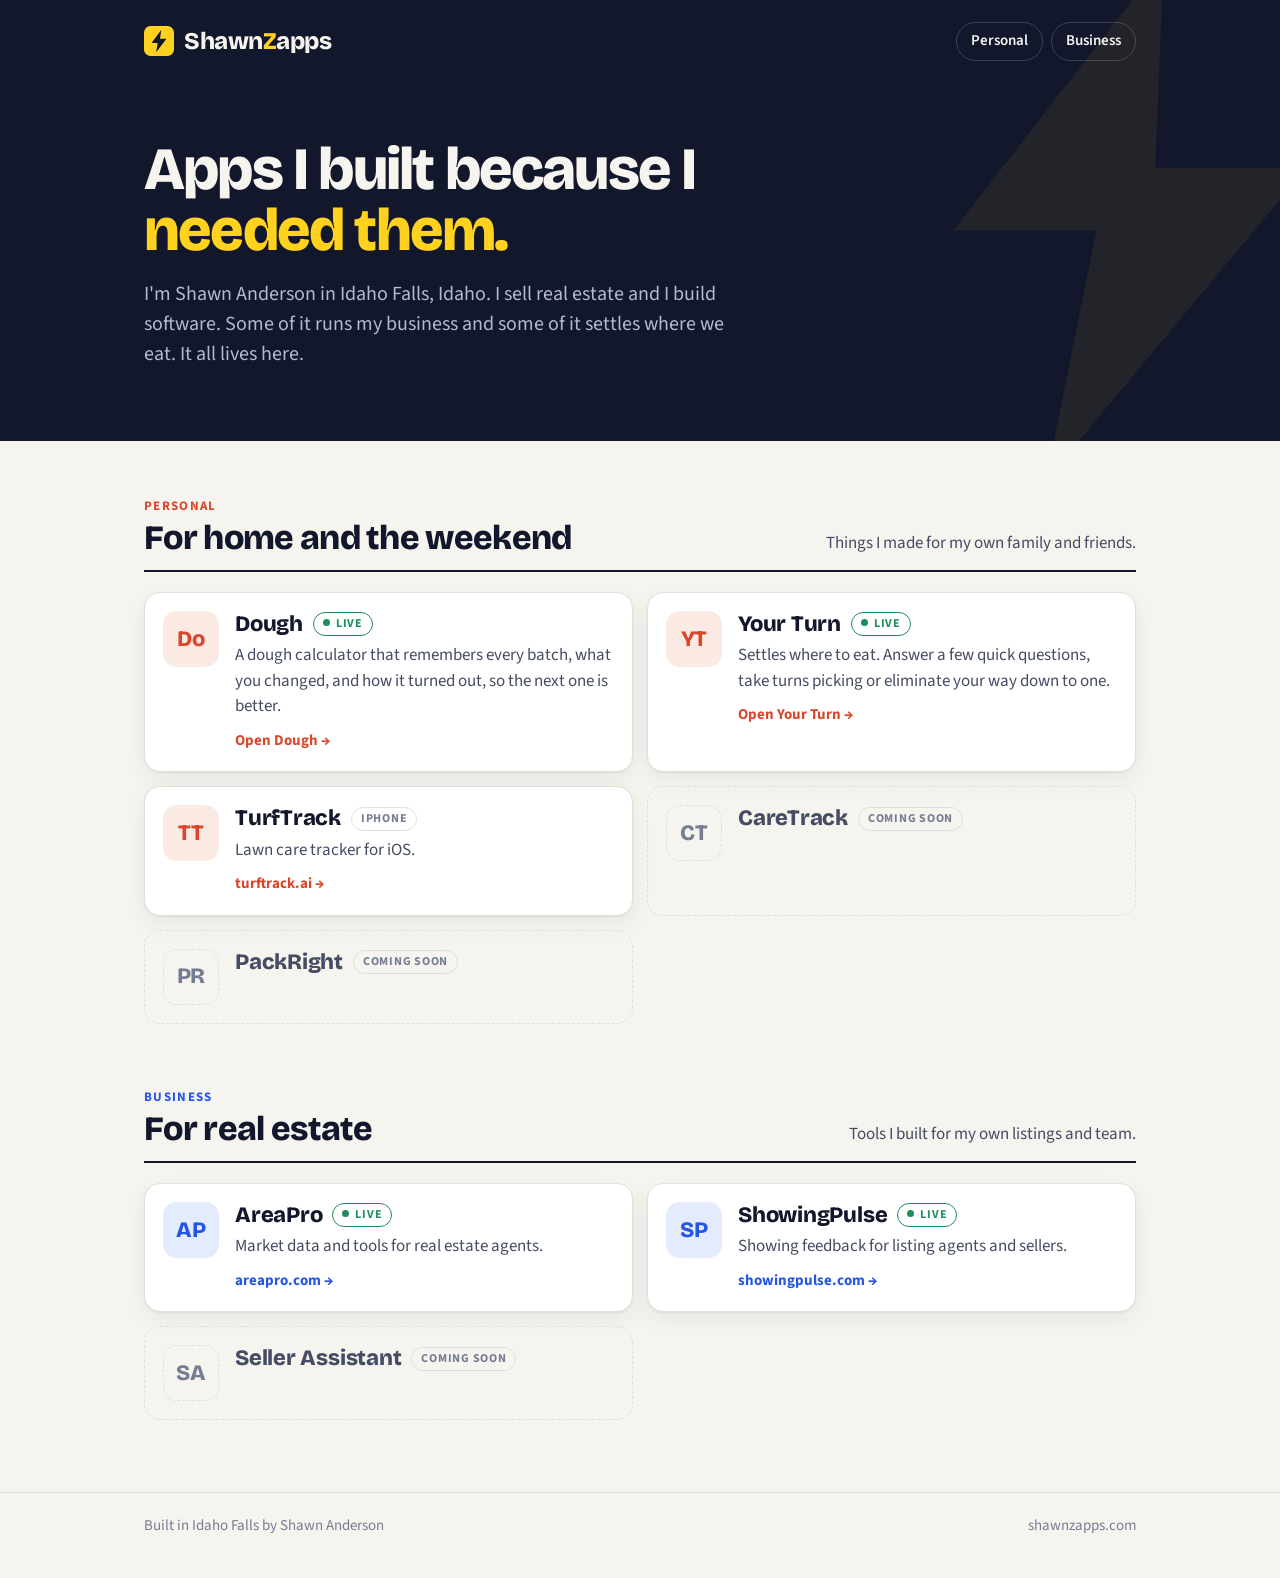
==== index.html @ 8c8ce8bc "ShawnZapps home page: personal and business apps Co-Authored-By: Claude Opus 5.5 <noreply@anthropic." ====
<!doctype html>
<html lang="en">
<head>
<meta charset="utf-8">
<meta name="viewport" content="width=device-width, initial-scale=1">
<meta name="description" content="ShawnZapps: apps by Shawn Anderson in Idaho Falls, Idaho. Some for home, some for real estate.">
<title>ShawnZapps</title>
<link rel="icon" href="data:image/svg+xml,%3Csvg xmlns='http://www.w3.org/2000/svg' viewBox='0 0 64 64'%3E%3Crect width='64' height='64' rx='14' fill='%2312172B'/%3E%3Cpath d='M37 8 16 36h13l-3 20 22-29H34z' fill='%23FFD21F'/%3E%3C/svg%3E">
<link rel="preconnect" href="https://fonts.googleapis.com">
<link rel="preconnect" href="https://fonts.gstatic.com" crossorigin>
<link rel="stylesheet" href="https://fonts.googleapis.com/css2?family=Bricolage+Grotesque:opsz,wght@12..96,600;12..96,800&family=Source+Sans+3:wght@400;600;700&display=swap">
<style>
:root{
  color-scheme:light dark;
  --bg:#F5F4EF;--paper:#FFFFFF;--ink:#12172B;--ink-2:#454C63;--ink-3:#767D93;--line:#E1E0D8;
  --hero:#12172B;--hero-ink:#F5F4EF;--hero-ink-2:#B4BAD0;
  --zap:#FFD21F;--zap-ink:#12172B;
  --home:#D9482B;--home-soft:#FBE9E3;
  --work:#2456E6;--work-soft:#E4EBFD;
  --live:#1E8E5A;
  --shadow:0 1px 2px rgba(18,23,43,.06),0 8px 24px rgba(18,23,43,.06);
}
@media (prefers-color-scheme:dark){:root:not([data-theme="light"]){
  --bg:#0C0F1C;--paper:#151A2E;--ink:#EEF0F7;--ink-2:#B4BAD0;--ink-3:#8088A2;--line:#262D47;
  --hero:#151A2E;
  --home:#FF7A5C;--home-soft:#3A1E1A;
  --work:#7C9DFF;--work-soft:#1B2650;
  --live:#4FD093;
  --shadow:0 1px 2px rgba(0,0,0,.3),0 8px 24px rgba(0,0,0,.25);
}}
:root[data-theme="dark"]{
  --bg:#0C0F1C;--paper:#151A2E;--ink:#EEF0F7;--ink-2:#B4BAD0;--ink-3:#8088A2;--line:#262D47;
  --hero:#151A2E;
  --home:#FF7A5C;--home-soft:#3A1E1A;
  --work:#7C9DFF;--work-soft:#1B2650;
  --live:#4FD093;
  --shadow:0 1px 2px rgba(0,0,0,.3),0 8px 24px rgba(0,0,0,.25);
}
*{box-sizing:border-box}
html{scroll-behavior:smooth}
body{margin:0;background:var(--bg);color:var(--ink);font-family:"Source Sans 3",system-ui,sans-serif;font-size:17px;line-height:1.5;-webkit-font-smoothing:antialiased}
a{color:inherit}
.wrap{max-width:1040px;margin:0 auto;padding:0 24px}

/* hero */
.hero{background:var(--hero);color:var(--hero-ink);position:relative;overflow:hidden}
.hero::after{content:"";position:absolute;right:-60px;top:-40px;width:420px;height:520px;opacity:.07;pointer-events:none;
  background:var(--zap);clip-path:polygon(58% 0,8% 52%,42% 52%,30% 100%,92% 40%,56% 40%)}
.top{display:flex;align-items:center;justify-content:space-between;padding-top:22px;padding-bottom:22px;position:relative;z-index:1}
.mark{display:flex;align-items:center;gap:10px;text-decoration:none;font-family:"Bricolage Grotesque",system-ui,sans-serif;font-weight:800;font-size:24px;letter-spacing:-.02em}
.mark svg{width:30px;height:30px;flex:none}
.mark b{color:var(--zap);font-weight:800}
.jump{display:flex;gap:8px}
.jump a{text-decoration:none;font-weight:600;font-size:15px;padding:7px 14px;border-radius:999px;border:1px solid rgba(255,255,255,.18);color:var(--hero-ink)}
.jump a:hover,.jump a:focus-visible{background:var(--zap);border-color:var(--zap);color:var(--zap-ink)}
.pitch{padding:56px 0 72px;position:relative;z-index:1;max-width:720px}
.pitch h1{font-family:"Bricolage Grotesque",system-ui,sans-serif;font-weight:800;font-size:60px;line-height:1.02;letter-spacing:-.03em;margin:0 0 18px}
.pitch h1 em{font-style:normal;color:var(--zap)}
.pitch p{font-size:20px;color:var(--hero-ink-2);margin:0;max-width:600px}

/* sections */
section{padding:56px 0 8px;scroll-margin-top:8px}
.head{display:flex;align-items:flex-end;justify-content:space-between;gap:16px;margin-bottom:20px;padding-bottom:14px;border-bottom:2px solid var(--ink)}
.eyebrow{font-size:13px;font-weight:700;letter-spacing:.1em;text-transform:uppercase;margin:0 0 4px}
.home .eyebrow{color:var(--home)}
.work .eyebrow{color:var(--work)}
.head h2{font-family:"Bricolage Grotesque",system-ui,sans-serif;font-weight:800;font-size:34px;line-height:1.05;letter-spacing:-.02em;margin:0}
.head>p{margin:0;color:var(--ink-2);max-width:380px;text-align:right}
.grid li{min-width:0}
.grid{display:grid;grid-template-columns:repeat(2,1fr);gap:14px;list-style:none;margin:0;padding:0}
.app{display:flex;gap:16px;align-items:flex-start;background:var(--paper);border:1px solid var(--line);border-radius:16px;padding:18px;text-decoration:none;height:100%;box-shadow:var(--shadow);transition:transform .15s ease,border-color .15s ease}
a.app:hover,a.app:focus-visible{transform:translateY(-2px);border-color:var(--tint)}
a.app:focus-visible{outline:3px solid var(--tint);outline-offset:2px}
.home .app{--tint:var(--home);--soft:var(--home-soft)}
.work .app{--tint:var(--work);--soft:var(--work-soft)}
.tile{flex:none;width:56px;height:56px;border-radius:14px;background:var(--soft);color:var(--tint);display:grid;place-items:center;font-family:"Bricolage Grotesque",system-ui,sans-serif;font-weight:800;font-size:22px;letter-spacing:-.02em}
.body{min-width:0;flex:1}
.row{display:flex;align-items:center;gap:10px;flex-wrap:wrap}
.name{font-family:"Bricolage Grotesque",system-ui,sans-serif;font-weight:800;font-size:22px;letter-spacing:-.01em;line-height:1.2}
.chip{font-size:12px;font-weight:700;letter-spacing:.06em;text-transform:uppercase;padding:2px 9px;border-radius:999px;border:1px solid var(--line);color:var(--ink-3);white-space:nowrap}
.chip.live{color:var(--live);border-color:currentColor}
.chip.live::before{content:"";display:inline-block;width:7px;height:7px;border-radius:50%;background:currentColor;margin-right:6px;vertical-align:1px}
.app p{margin:6px 0 0;color:var(--ink-2)}
.go{display:inline-block;margin-top:10px;font-weight:700;font-size:15px;color:var(--tint)}
a.app:hover .go span{margin-left:4px}
.go span{transition:margin .15s ease}
.app.soon{box-shadow:none;background:transparent;border-style:dashed}
.app.soon .tile{background:transparent;border:1px dashed var(--line);color:var(--ink-3)}
.app.soon .name{color:var(--ink-2)}

footer{margin-top:64px;border-top:1px solid var(--line);padding:22px 0 40px;color:var(--ink-3);font-size:15px}
footer .wrap{display:flex;justify-content:space-between;gap:12px;flex-wrap:wrap}

@media (max-width:760px){
  .pitch{padding:36px 0 48px}
  .pitch h1{font-size:40px}
  .pitch p{font-size:18px}
  .grid{grid-template-columns:1fr}
  .head{display:block}
  .head>p{text-align:left;margin-top:8px;max-width:none}
  .head h2{font-size:28px}
  section{padding-top:40px}
}
@media (max-width:420px){
  .wrap{padding:0 16px}
  .jump a{padding:6px 11px;font-size:14px}
  .mark{font-size:21px}
}
@media (prefers-reduced-motion:reduce){html{scroll-behavior:auto}.app,.go span{transition:none}}
</style>
</head>
<body>

<header class="hero">
  <div class="wrap top">
    <a class="mark" href="/" aria-label="ShawnZapps home">
      <svg viewBox="0 0 64 64" aria-hidden="true"><rect width="64" height="64" rx="14" fill="#FFD21F"/><path d="M37 8 16 36h13l-3 20 22-29H34z" fill="#12172B"/></svg>
      <span>Shawn<b>Z</b>apps</span>
    </a>
    <nav class="jump" aria-label="Sections">
      <a href="#personal">Personal</a>
      <a href="#business">Business</a>
    </nav>
  </div>
  <div class="wrap">
    <div class="pitch">
      <h1>Apps I built because I <em>needed them.</em></h1>
      <p>I'm Shawn Anderson in Idaho Falls, Idaho. I sell real estate and I build software. Some of it runs my business and some of it settles where we eat. It all lives here.</p>
    </div>
  </div>
</header>

<main class="wrap">

  <section id="personal" class="home">
    <div class="head">
      <div>
        <p class="eyebrow">Personal</p>
        <h2>For home and the weekend</h2>
      </div>
      <p>Things I made for my own family and friends.</p>
    </div>
    <ul class="grid">
      <li>
        <a class="app" href="https://shawnandersonapps.com/dough/">
          <div class="tile" aria-hidden="true">Do</div>
          <div class="body">
            <div class="row"><span class="name">Dough</span><span class="chip live">Live</span></div>
            <p>A dough calculator that remembers every batch, what you changed, and how it turned out, so the next one is better.</p>
            <span class="go">Open Dough <span>→</span></span>
          </div>
        </a>
      </li>
      <li>
        <a class="app" href="https://shawnandersonapps.com/yourturn/">
          <div class="tile" aria-hidden="true">YT</div>
          <div class="body">
            <div class="row"><span class="name">Your Turn</span><span class="chip live">Live</span></div>
            <p>Settles where to eat. Answer a few quick questions, take turns picking or eliminate your way down to one.</p>
            <span class="go">Open Your Turn <span>→</span></span>
          </div>
        </a>
      </li>
      <li>
        <a class="app" href="https://turftrack.ai">
          <div class="tile" aria-hidden="true">TT</div>
          <div class="body">
            <div class="row"><span class="name">TurfTrack</span><span class="chip">iPhone</span></div>
            <p>Lawn care tracker for iOS.</p>
            <span class="go">turftrack.ai <span>→</span></span>
          </div>
        </a>
      </li>
      <li>
        <div class="app soon">
          <div class="tile" aria-hidden="true">CT</div>
          <div class="body">
            <div class="row"><span class="name">CareTrack</span><span class="chip">Coming soon</span></div>
          </div>
        </div>
      </li>
      <li>
        <div class="app soon">
          <div class="tile" aria-hidden="true">PR</div>
          <div class="body">
            <div class="row"><span class="name">PackRight</span><span class="chip">Coming soon</span></div>
          </div>
        </div>
      </li>
    </ul>
  </section>

  <section id="business" class="work">
    <div class="head">
      <div>
        <p class="eyebrow">Business</p>
        <h2>For real estate</h2>
      </div>
      <p>Tools I built for my own listings and team.</p>
    </div>
    <ul class="grid">
      <li>
        <a class="app" href="https://areapro.com">
          <div class="tile" aria-hidden="true">AP</div>
          <div class="body">
            <div class="row"><span class="name">AreaPro</span><span class="chip live">Live</span></div>
            <p>Market data and tools for real estate agents.</p>
            <span class="go">areapro.com <span>→</span></span>
          </div>
        </a>
      </li>
      <li>
        <a class="app" href="https://showingpulse.com">
          <div class="tile" aria-hidden="true">SP</div>
          <div class="body">
            <div class="row"><span class="name">ShowingPulse</span><span class="chip live">Live</span></div>
            <p>Showing feedback for listing agents and sellers.</p>
            <span class="go">showingpulse.com <span>→</span></span>
          </div>
        </a>
      </li>
      <li>
        <div class="app soon">
          <div class="tile" aria-hidden="true">SA</div>
          <div class="body">
            <div class="row"><span class="name">Seller Assistant</span><span class="chip">Coming soon</span></div>
          </div>
        </div>
      </li>
    </ul>
  </section>

</main>

<footer>
  <div class="wrap">
    <span>Built in Idaho Falls by Shawn Anderson</span>
    <span>shawnzapps.com</span>
  </div>
</footer>

</body>
</html>
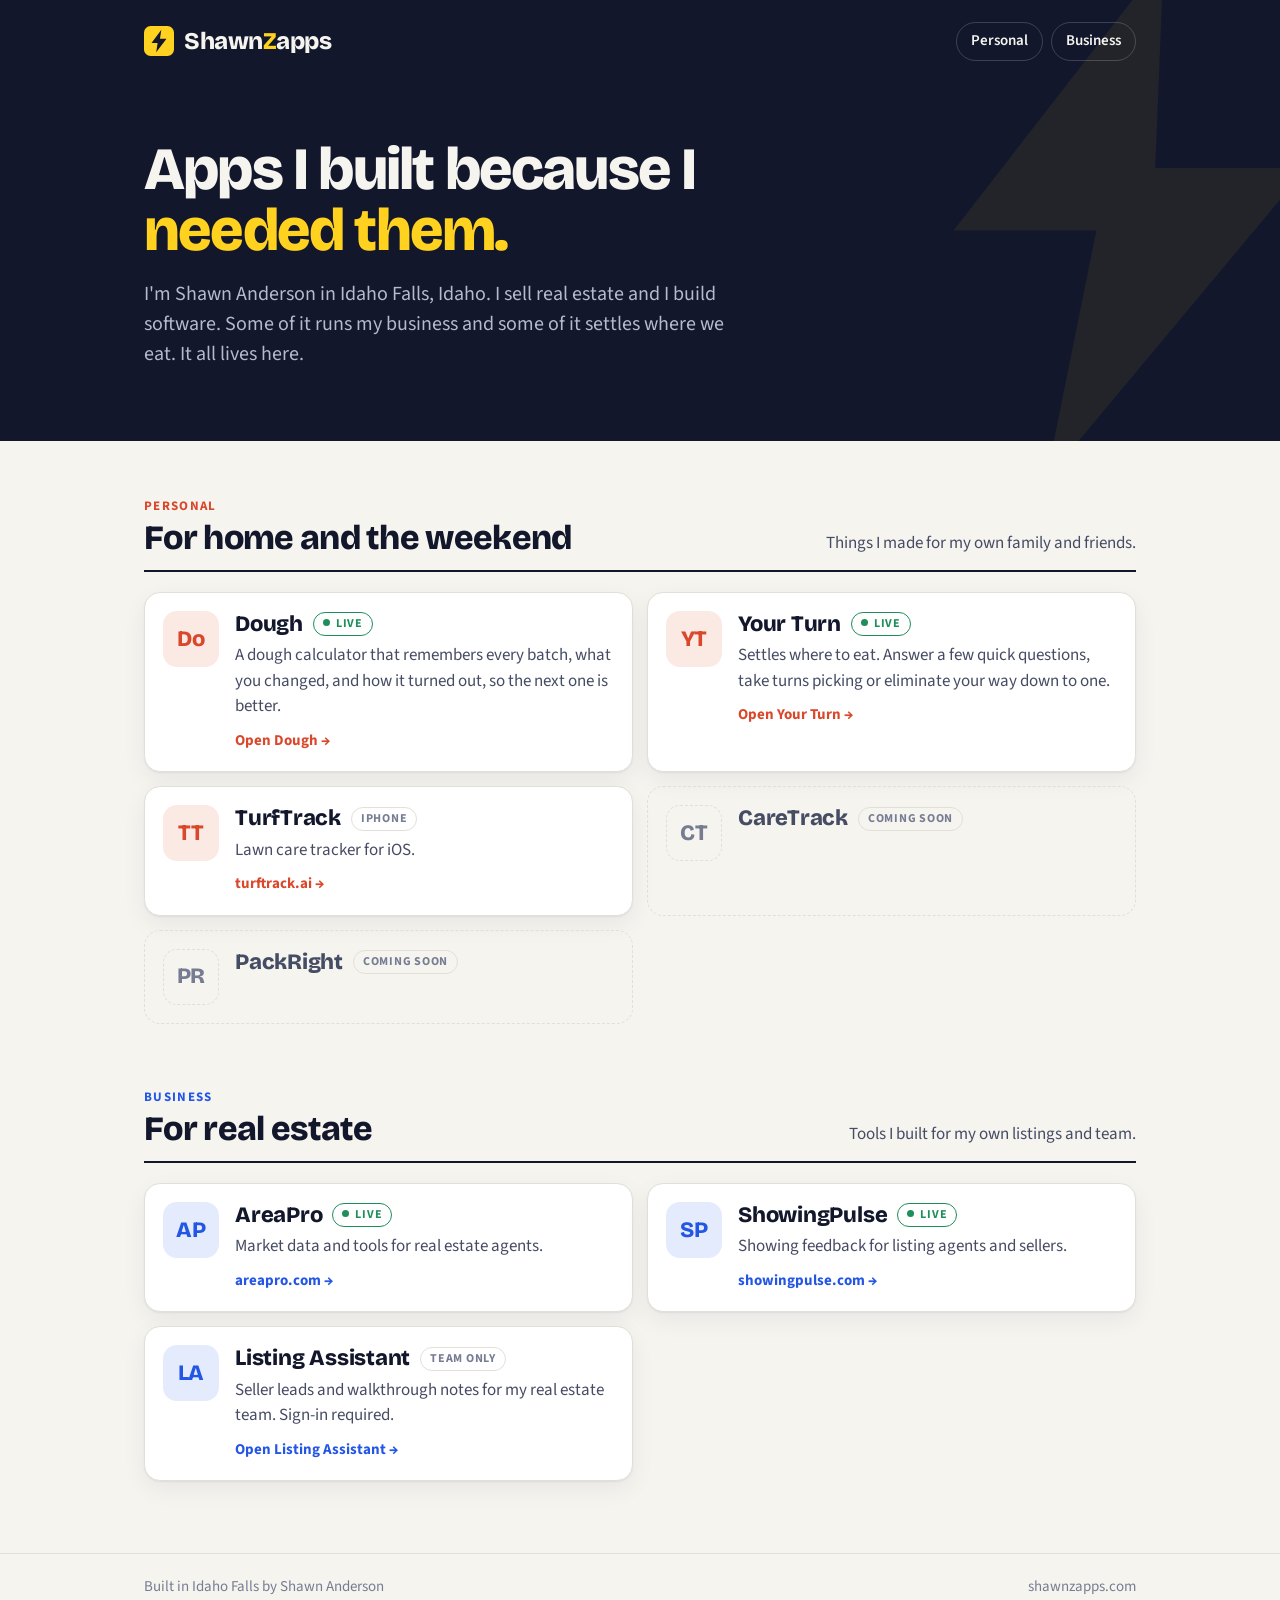
==== commit e79ddf07: "Home page: Listing Assistant card links to the tool Co-Authored-By: Claude Opus 5.5 <noreply@anthrop" ====
--- a/index.html
+++ b/index.html
@@ -142,7 +142,7 @@
     </div>
     <ul class="grid">
       <li>
-        <a class="app" href="https://shawnandersonapps.com/dough/">
+        <a class="app" href="/dough/">
           <div class="tile" aria-hidden="true">Do</div>
           <div class="body">
             <div class="row"><span class="name">Dough</span><span class="chip live">Live</span></div>
@@ -152,7 +152,7 @@
         </a>
       </li>
       <li>
-        <a class="app" href="https://shawnandersonapps.com/yourturn/">
+        <a class="app" href="/yourturn/">
           <div class="tile" aria-hidden="true">YT</div>
           <div class="body">
             <div class="row"><span class="name">Your Turn</span><span class="chip live">Live</span></div>
@@ -220,12 +220,14 @@
         </a>
       </li>
       <li>
-        <div class="app soon">
-          <div class="tile" aria-hidden="true">SA</div>
-          <div class="body">
-            <div class="row"><span class="name">Seller Assistant</span><span class="chip">Coming soon</span></div>
-          </div>
-        </div>
+        <a class="app" href="/listingassistant/">
+          <div class="tile" aria-hidden="true">LA</div>
+          <div class="body">
+            <div class="row"><span class="name">Listing Assistant</span><span class="chip">Team only</span></div>
+            <p>Seller leads and walkthrough notes for my real estate team. Sign-in required.</p>
+            <span class="go">Open Listing Assistant <span>→</span></span>
+          </div>
+        </a>
       </li>
     </ul>
   </section>
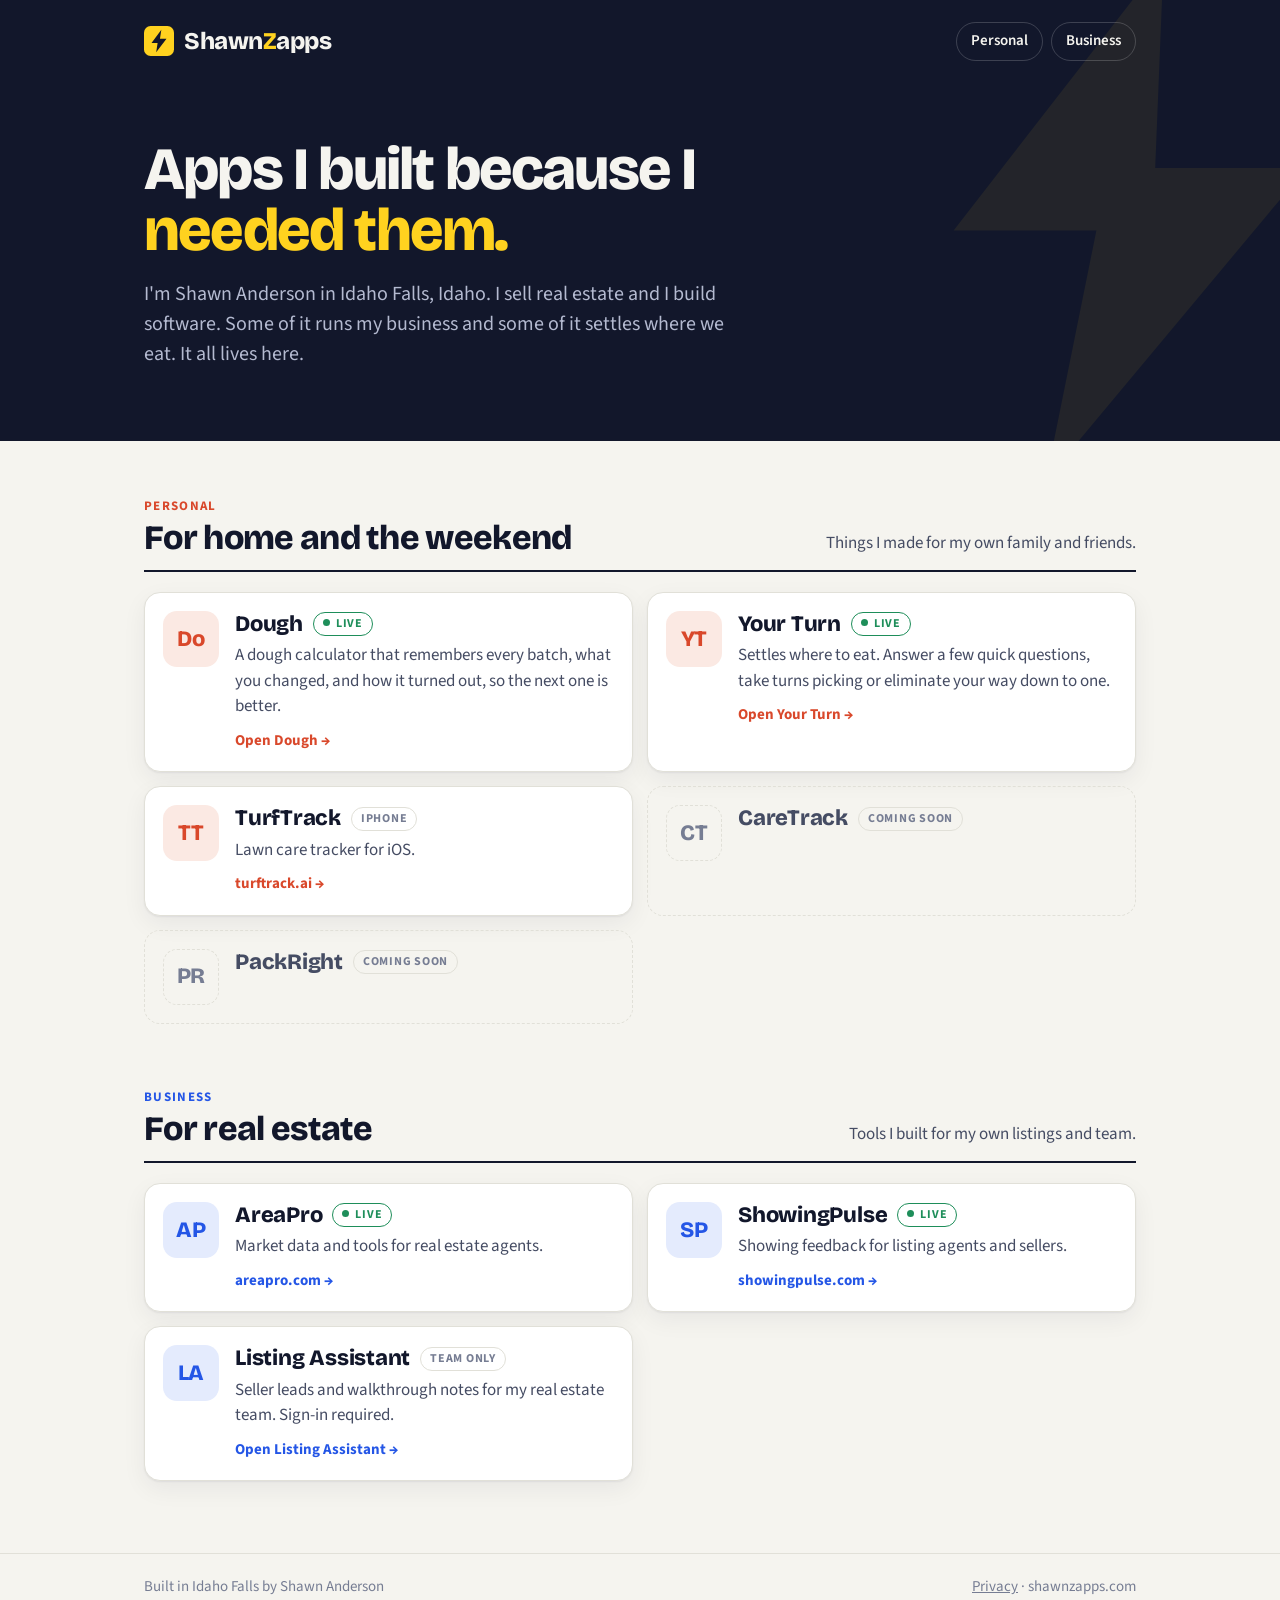
==== commit cc3be559: "Privacy page and footer link Co-Authored-By: Claude Opus 5.5 <noreply@anthropic.com>" ====
--- a/index.html
+++ b/index.html
@@ -237,7 +237,7 @@
 <footer>
   <div class="wrap">
     <span>Built in Idaho Falls by Shawn Anderson</span>
-    <span>shawnzapps.com</span>
+    <span><a href="/privacy/">Privacy</a> · shawnzapps.com</span>
   </div>
 </footer>
 
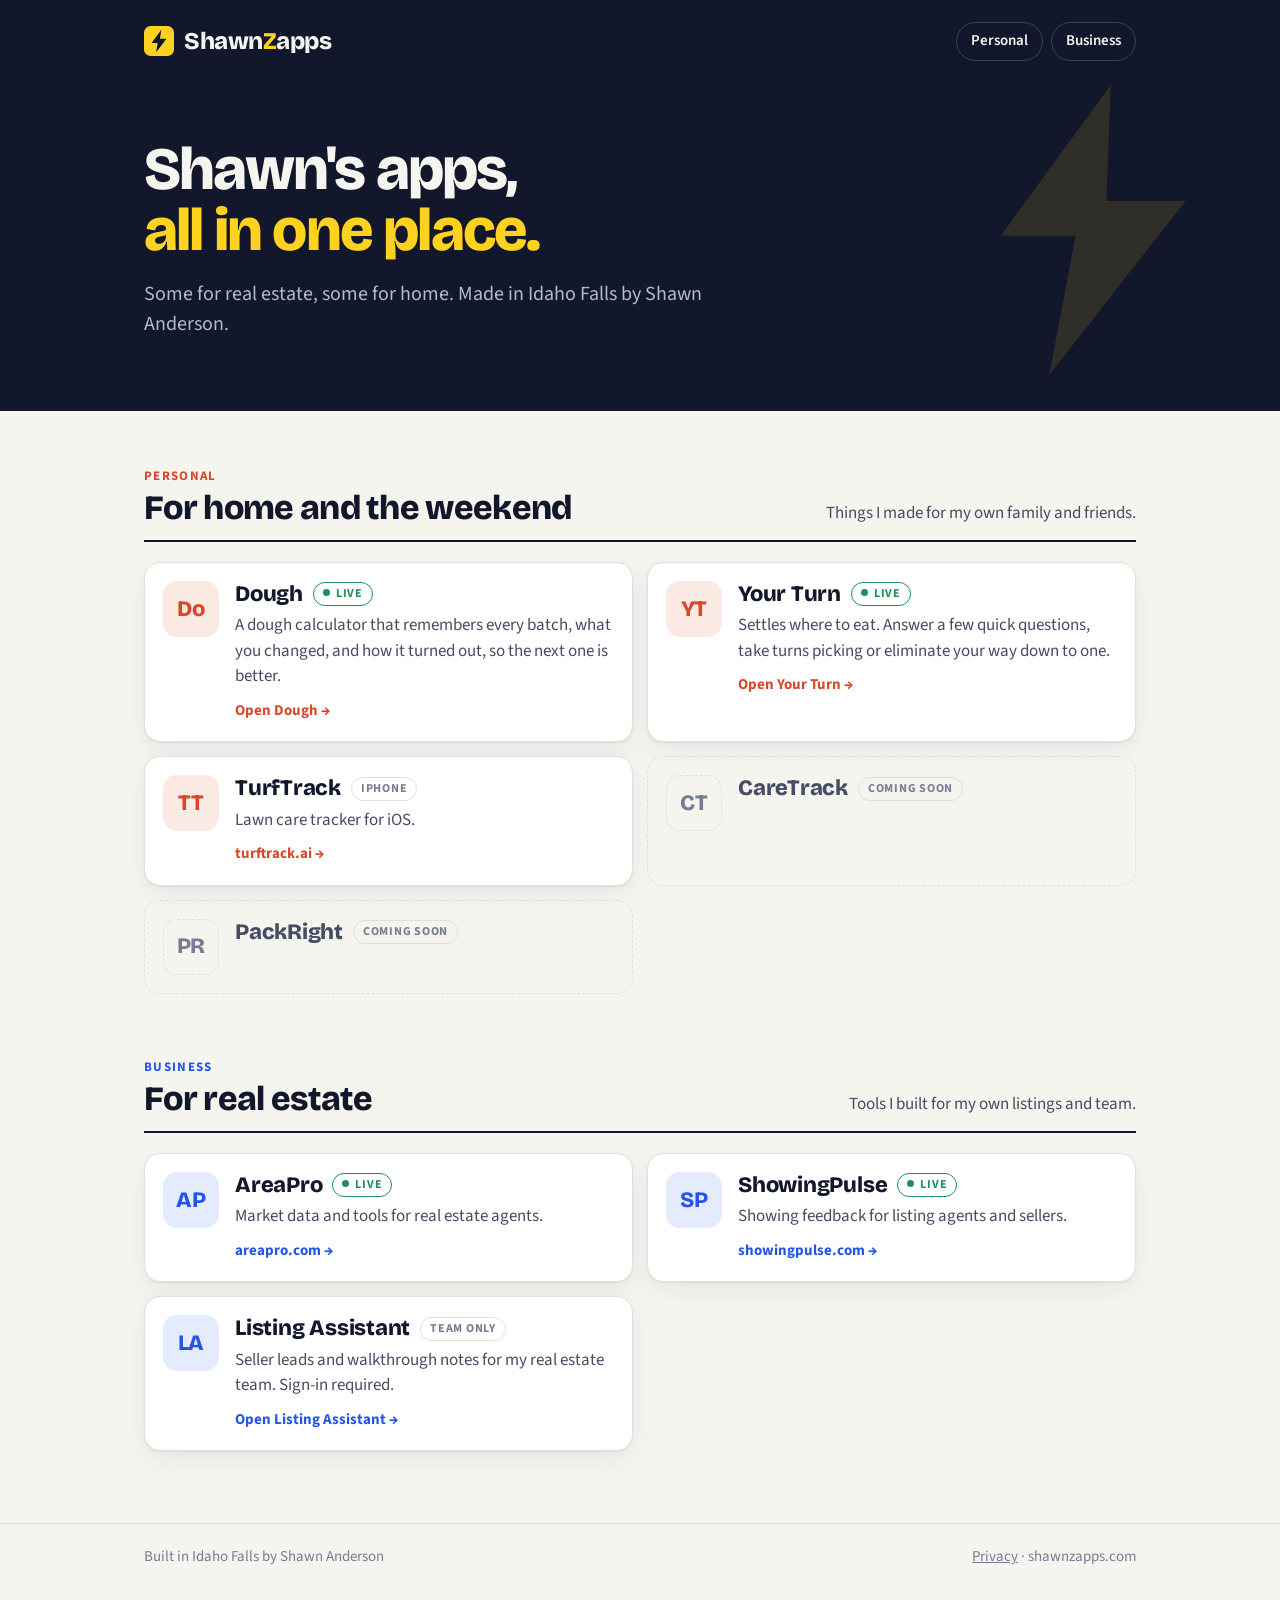
==== commit 476df839: "Home page: new headline (Shawn's apps, all in one place) and the bolt fully in view Co-Authored-By: " ====
--- a/index.html
+++ b/index.html
@@ -44,7 +44,7 @@
 
 /* hero */
 .hero{background:var(--hero);color:var(--hero-ink);position:relative;overflow:hidden}
-.hero::after{content:"";position:absolute;right:-60px;top:-40px;width:420px;height:520px;opacity:.07;pointer-events:none;
+.hero::after{content:"";position:absolute;right:6%;bottom:36px;width:220px;height:290px;opacity:.12;pointer-events:none;
   background:var(--zap);clip-path:polygon(58% 0,8% 52%,42% 52%,30% 100%,92% 40%,56% 40%)}
 .top{display:flex;align-items:center;justify-content:space-between;padding-top:22px;padding-bottom:22px;position:relative;z-index:1}
 .mark{display:flex;align-items:center;gap:10px;text-decoration:none;font-family:"Bricolage Grotesque",system-ui,sans-serif;font-weight:800;font-size:24px;letter-spacing:-.02em}
@@ -93,6 +93,7 @@
 
 @media (max-width:760px){
   .pitch{padding:36px 0 48px}
+  .hero::after{display:none}
   .pitch h1{font-size:40px}
   .pitch p{font-size:18px}
   .grid{grid-template-columns:1fr}
@@ -124,8 +125,8 @@
   </div>
   <div class="wrap">
     <div class="pitch">
-      <h1>Apps I built because I <em>needed them.</em></h1>
-      <p>I'm Shawn Anderson in Idaho Falls, Idaho. I sell real estate and I build software. Some of it runs my business and some of it settles where we eat. It all lives here.</p>
+      <h1>Shawn's apps,<br><em>all in one place.</em></h1>
+      <p>Some for real estate, some for home. Made in Idaho Falls by Shawn Anderson.</p>
     </div>
   </div>
 </header>
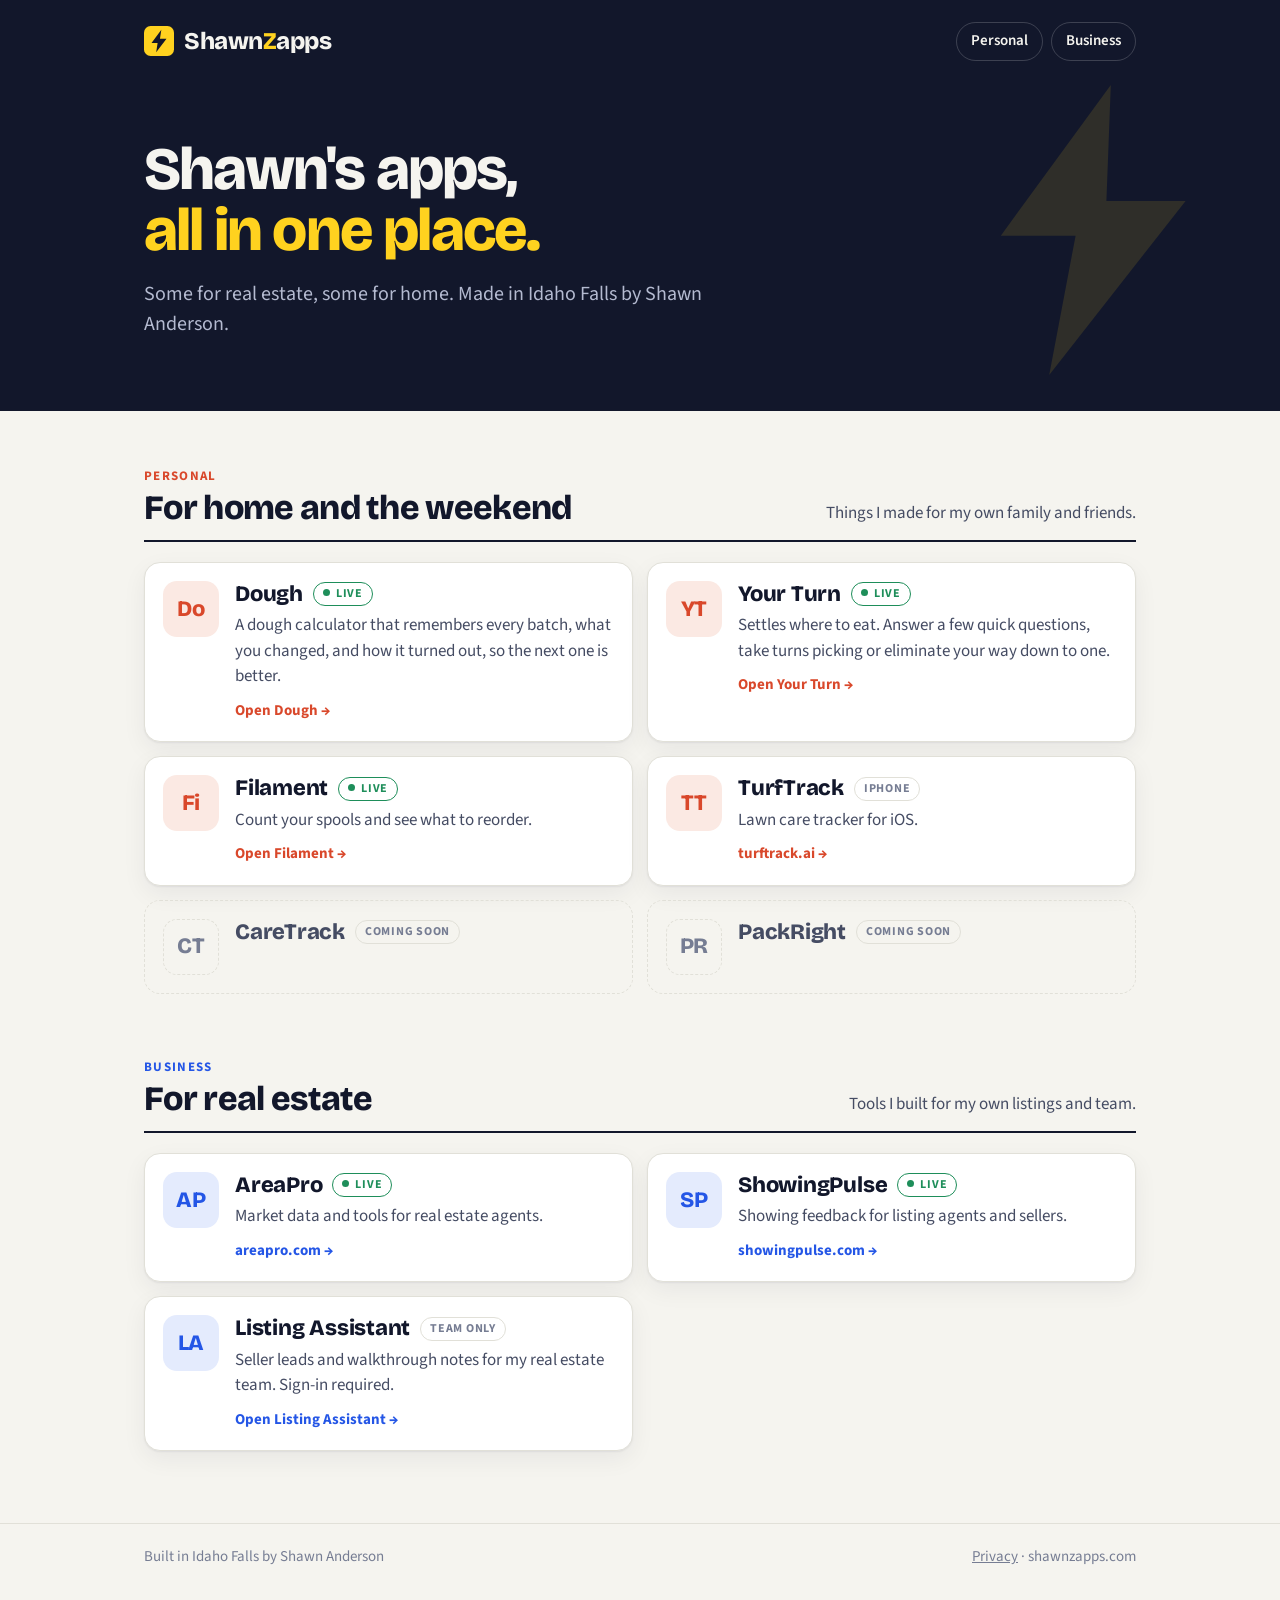
==== commit 7314fd61: "Filament: spool counts and reorder list, installable on the phone Co-Authored-By: Claude Opus 5.5 <n" ====
--- a/index.html
+++ b/index.html
@@ -163,6 +163,16 @@
         </a>
       </li>
       <li>
+        <a class="app" href="/filamentinventory/">
+          <div class="tile" aria-hidden="true">Fi</div>
+          <div class="body">
+            <div class="row"><span class="name">Filament</span><span class="chip live">Live</span></div>
+            <p>Count your spools and see what to reorder.</p>
+            <span class="go">Open Filament <span>→</span></span>
+          </div>
+        </a>
+      </li>
+      <li>
         <a class="app" href="https://turftrack.ai">
           <div class="tile" aria-hidden="true">TT</div>
           <div class="body">
